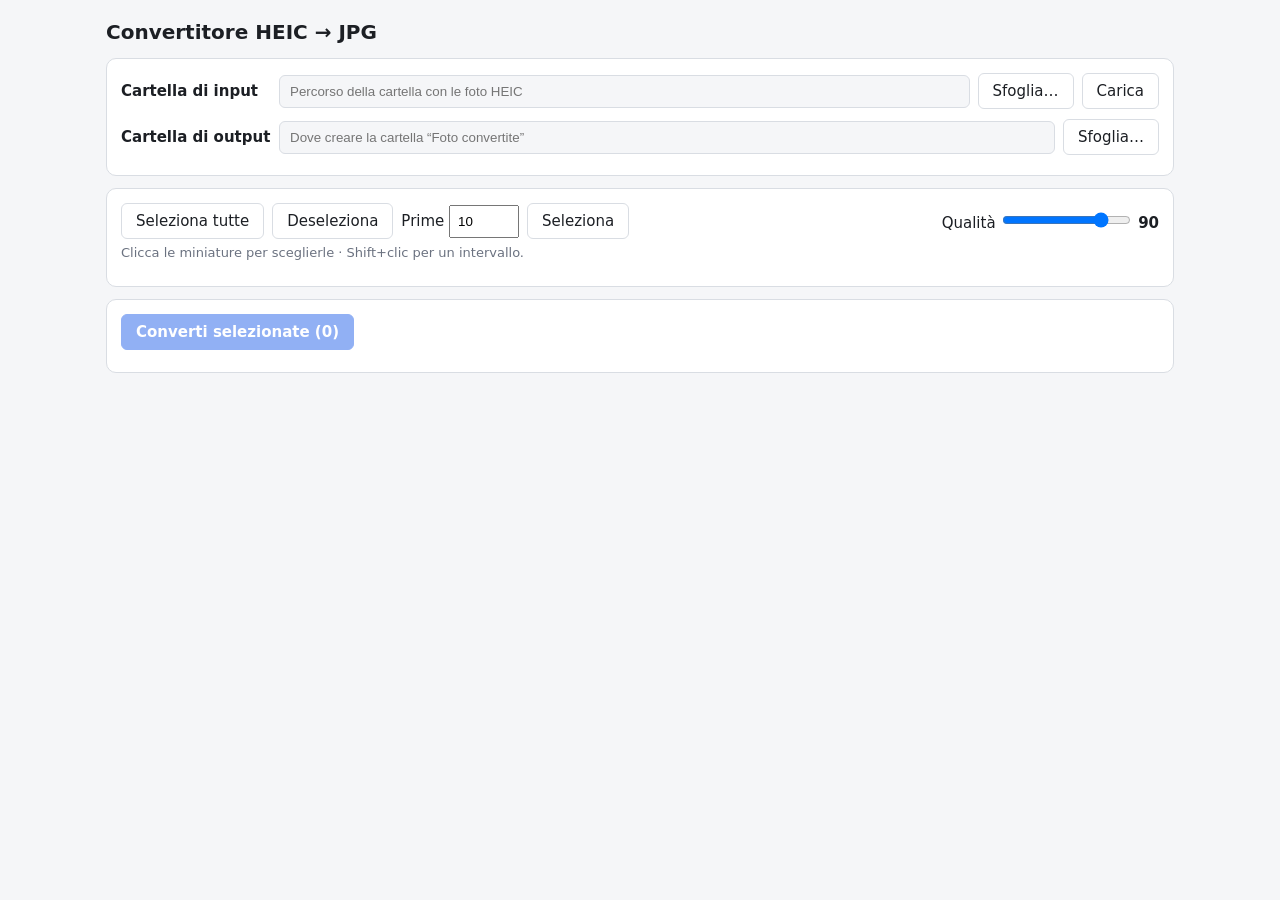
==== static/index.html @ 5518e3eb "Passa a un'app web locale con miniature e sfoglia cartelle Le foto convertite vanno in una cartella " ====
<!doctype html>
<html lang="it">
<head>
<meta charset="utf-8">
<meta name="viewport" content="width=device-width, initial-scale=1">
<title>Convertitore HEIC → JPG</title>
<style>
  :root { --bg:#f5f6f8; --card:#fff; --text:#1c1f24; --muted:#6b7280; --accent:#2563eb; --border:#d9dde3; --sel:#dbeafe; }
  @media (prefers-color-scheme: dark) {
    :root { --bg:#16181d; --card:#1f232a; --text:#e8eaed; --muted:#9aa3af; --accent:#5b8cff; --border:#343a44; --sel:#1e3a66; }
  }
  * { box-sizing: border-box; }
  body { margin:0; font:15px system-ui,sans-serif; background:var(--bg); color:var(--text); }
  main { max-width:1100px; margin:0 auto; padding:16px; }
  h1 { font-size:20px; margin:4px 0 14px; }
  .card { background:var(--card); border:1px solid var(--border); border-radius:10px; padding:14px; margin-bottom:12px; }
  .row { display:flex; gap:8px; align-items:center; flex-wrap:wrap; }
  .row + .row { margin-top:10px; }
  label.lbl { width:150px; font-weight:600; }
  input[type=text] { flex:1; min-width:200px; padding:8px 10px; border:1px solid var(--border); border-radius:6px; background:var(--bg); color:var(--text); }
  button { padding:8px 14px; border:1px solid var(--border); border-radius:6px; background:var(--card); color:var(--text); cursor:pointer; font:inherit; }
  button:hover { border-color:var(--accent); }
  button.primary { background:var(--accent); border-color:var(--accent); color:#fff; font-weight:600; }
  button:disabled { opacity:.5; cursor:default; }
  .hint { color:var(--muted); font-size:13px; }
  #grid { display:grid; grid-template-columns:repeat(auto-fill,minmax(140px,1fr)); gap:10px; margin-top:12px; }
  .thumb { position:relative; border:2px solid transparent; border-radius:8px; background:var(--bg); cursor:pointer; overflow:hidden; user-select:none; }
  .thumb img { width:100%; aspect-ratio:1; object-fit:cover; display:block; background:#8884; }
  .thumb span { display:block; font-size:12px; padding:4px 6px; overflow:hidden; text-overflow:ellipsis; white-space:nowrap; }
  .thumb.sel { border-color:var(--accent); background:var(--sel); }
  .thumb.sel::after { content:"✓"; position:absolute; top:6px; right:6px; background:var(--accent); color:#fff; width:22px; height:22px; border-radius:50%; text-align:center; line-height:22px; font-size:14px; }
  .thumb.done { opacity:.55; }
  progress { width:100%; height:14px; }
  #status { margin-top:8px; }
  .err { color:#dc2626; }
  /* finestra sfoglia cartelle */
  dialog { border:1px solid var(--border); border-radius:10px; background:var(--card); color:var(--text); width:min(560px,94vw); padding:0; }
  dialog::backdrop { background:#0007; }
  .dlg-h { padding:12px 14px; border-bottom:1px solid var(--border); }
  #dlgPath { font-family:monospace; font-size:13px; word-break:break-all; margin-top:6px; color:var(--muted); }
  #dlgList { height:320px; overflow:auto; }
  .dir { padding:8px 14px; cursor:pointer; border-bottom:1px solid var(--border); }
  .dir:hover { background:var(--sel); }
  .dlg-f { padding:12px 14px; display:flex; gap:8px; justify-content:flex-end; border-top:1px solid var(--border); }
</style>
</head>
<body>
<main>
  <h1>Convertitore HEIC → JPG</h1>

  <div class="card">
    <div class="row">
      <label class="lbl">Cartella di input</label>
      <input type="text" id="inPath" placeholder="Percorso della cartella con le foto HEIC">
      <button id="inBrowse">Sfoglia…</button>
      <button id="inLoad">Carica</button>
    </div>
    <div class="row">
      <label class="lbl">Cartella di output</label>
      <input type="text" id="outPath" placeholder="Dove creare la cartella “Foto convertite”">
      <button id="outBrowse">Sfoglia…</button>
    </div>
    <div class="hint" id="outHint" style="margin-top:6px"></div>
  </div>

  <div class="card">
    <div class="row">
      <button id="selAll">Seleziona tutte</button>
      <button id="selNone">Deseleziona</button>
      <span>Prime <input type="number" id="firstN" value="10" min="1" style="width:70px;padding:7px"></span>
      <button id="selFirst">Seleziona</button>
      <span style="flex:1"></span>
      <label>Qualità <input type="range" id="quality" min="50" max="100" value="90"> <b id="qVal">90</b></label>
    </div>
    <div class="hint" style="margin-top:6px">Clicca le miniature per sceglierle · Shift+clic per un intervallo.</div>
    <div id="grid"></div>
  </div>

  <div class="card">
    <div class="row">
      <button class="primary" id="convert" disabled>Converti selezionate (0)</button>
      <progress id="prog" value="0" max="1" hidden></progress>
    </div>
    <div id="status" class="hint"></div>
  </div>
</main>

<dialog id="dlg">
  <div class="dlg-h"><b id="dlgTitle">Scegli cartella</b><div id="dlgPath"></div></div>
  <div id="dlgList"></div>
  <div class="dlg-f">
    <button id="dlgCancel">Annulla</button>
    <button class="primary" id="dlgOk">Scegli questa cartella</button>
  </div>
</dialog>

<script>
const $ = id => document.getElementById(id);
const OUT_NAME = "Foto convertite";
let files = [], selected = new Set(), lastClicked = null, loadedFolder = "";

async function api(url, body) {
  const r = await fetch(url, body ? {method:"POST", headers:{"Content-Type":"application/json"}, body:JSON.stringify(body)} : {});
  const d = await r.json().catch(() => ({error:"risposta non valida"}));
  if (!r.ok) throw new Error(d.error || r.statusText);
  return d;
}
const sep = p => p.includes("\\") ? "\\" : "/";
function setStatus(msg, err) { $("status").textContent = msg; $("status").className = err ? "err" : "hint"; }

// ---- finestra "Sfoglia"
let dlgCurrent = "", dlgTarget = null;
async function dlgGo(path) {
  try {
    const d = await api("/api/browse?path=" + encodeURIComponent(path));
    dlgCurrent = d.path;
    $("dlgPath").textContent = d.path || "(unità)";
    $("dlgOk").disabled = !d.path;
    const list = $("dlgList"); list.innerHTML = "";
    const add = (label, p) => { const e = document.createElement("div"); e.className = "dir"; e.textContent = label; e.onclick = () => dlgGo(p); list.appendChild(e); };
    if (d.parent !== null) add("⬆ .. (cartella superiore)", d.parent);
    if (d.home && d.path !== d.home) add("🏠 Cartella personale", d.home);
    d.dirs.forEach(x => add("📁 " + x.name, x.path));
    if (!d.dirs.length) { const e = document.createElement("div"); e.className = "dir hint"; e.textContent = "Nessuna sottocartella"; list.appendChild(e); }
  } catch (e) { alert(e.message); }
}
function browseFor(input, title) {
  dlgTarget = input; $("dlgTitle").textContent = title;
  $("dlg").showModal(); dlgGo(input.value.trim());
}
$("dlgCancel").onclick = () => $("dlg").close();
$("dlgOk").onclick = () => { dlgTarget.value = dlgCurrent; $("dlg").close(); dlgTarget.dispatchEvent(new Event("change")); };

// ---- input / output
$("inBrowse").onclick = () => browseFor($("inPath"), "Cartella di input");
$("outBrowse").onclick = () => browseFor($("outPath"), "Cartella di output");
$("inPath").onchange = () => { if (!$("outPath").value) $("outPath").value = $("inPath").value; loadFiles(); };
$("inLoad").onclick = loadFiles;
$("inPath").onkeydown = e => { if (e.key === "Enter") loadFiles(); };
function updateOutHint() {
  const o = $("outPath").value.trim();
  $("outHint").textContent = o ? `Le foto saranno salvate in: ${o.replace(/[\\/]+$/, "")}${sep(o)}${OUT_NAME}` : "";
}
$("outPath").oninput = $("outPath").onchange = updateOutHint;

async function loadFiles() {
  const folder = $("inPath").value.trim().replace(/^"|"$/g, "");
  if (!folder) return;
  try {
    const d = await api("/api/list?folder=" + encodeURIComponent(folder));
    files = d.files; loadedFolder = folder; selected.clear(); lastClicked = null;
    if (!$("outPath").value) $("outPath").value = folder;
    updateOutHint(); renderGrid();
    setStatus(files.length ? `Trovate ${files.length} foto HEIC.` : "Nessuna foto HEIC in questa cartella.");
  } catch (e) { files = []; renderGrid(); setStatus(e.message, true); }
}

// ---- miniature
function renderGrid() {
  const g = $("grid"); g.innerHTML = "";
  files.forEach((name, i) => {
    const d = document.createElement("div"); d.className = "thumb"; d.dataset.i = i;
    const img = document.createElement("img"); img.loading = "lazy"; img.alt = name;
    img.src = `/api/thumb?folder=${encodeURIComponent(loadedFolder)}&name=${encodeURIComponent(name)}`;
    const s = document.createElement("span"); s.textContent = name; s.title = name;
    d.append(img, s);
    d.onclick = e => clickThumb(i, e.shiftKey);
    g.appendChild(d);
  });
  refresh();
}
function clickThumb(i, shift) {
  if (shift && lastClicked !== null) {
    const [a, b] = [Math.min(i, lastClicked), Math.max(i, lastClicked)];
    for (let k = a; k <= b; k++) selected.add(k);
  } else {
    selected.has(i) ? selected.delete(i) : selected.add(i);
    lastClicked = i;
  }
  refresh();
}
function refresh() {
  document.querySelectorAll(".thumb").forEach(t => t.classList.toggle("sel", selected.has(+t.dataset.i)));
  $("convert").textContent = `Converti selezionate (${selected.size})`;
  $("convert").disabled = !selected.size;
}
$("selAll").onclick = () => { files.forEach((_, i) => selected.add(i)); refresh(); };
$("selNone").onclick = () => { selected.clear(); refresh(); };
$("selFirst").onclick = () => {
  selected.clear(); const n = Math.max(0, parseInt($("firstN").value) || 0);
  for (let i = 0; i < Math.min(n, files.length); i++) selected.add(i);
  refresh();
};
$("quality").oninput = () => $("qVal").textContent = $("quality").value;

// ---- conversione (un file alla volta, per mostrare l'avanzamento)
$("convert").onclick = async () => {
  const out = $("outPath").value.trim();
  if (!out) return setStatus("Scegli la cartella di output.", true);
  const idx = [...selected].sort((a, b) => a - b);
  $("convert").disabled = true; $("prog").hidden = false; $("prog").max = idx.length; $("prog").value = 0;
  let ok = 0, errors = [], outDir = "";
  for (const [n, i] of idx.entries()) {
    setStatus(`Converto ${files[i]} (${n + 1}/${idx.length})…`);
    try {
      const r = await api("/api/convert", {folder: loadedFolder, out_parent: out, name: files[i], quality: +$("quality").value});
      outDir = r.out_dir; ok++;
      document.querySelector(`.thumb[data-i="${i}"]`).classList.add("done");
    } catch (e) { errors.push(`${files[i]}: ${e.message}`); }
    $("prog").value = n + 1;
  }
  setStatus(`Fatto: ${ok} convertite${errors.length ? ", " + errors.length + " errori (" + errors.slice(0, 3).join("; ") + ")" : ""}. ${outDir ? "Salvate in " + outDir : ""}`, errors.length > 0);
  refresh();
};
</script>
</body>
</html>
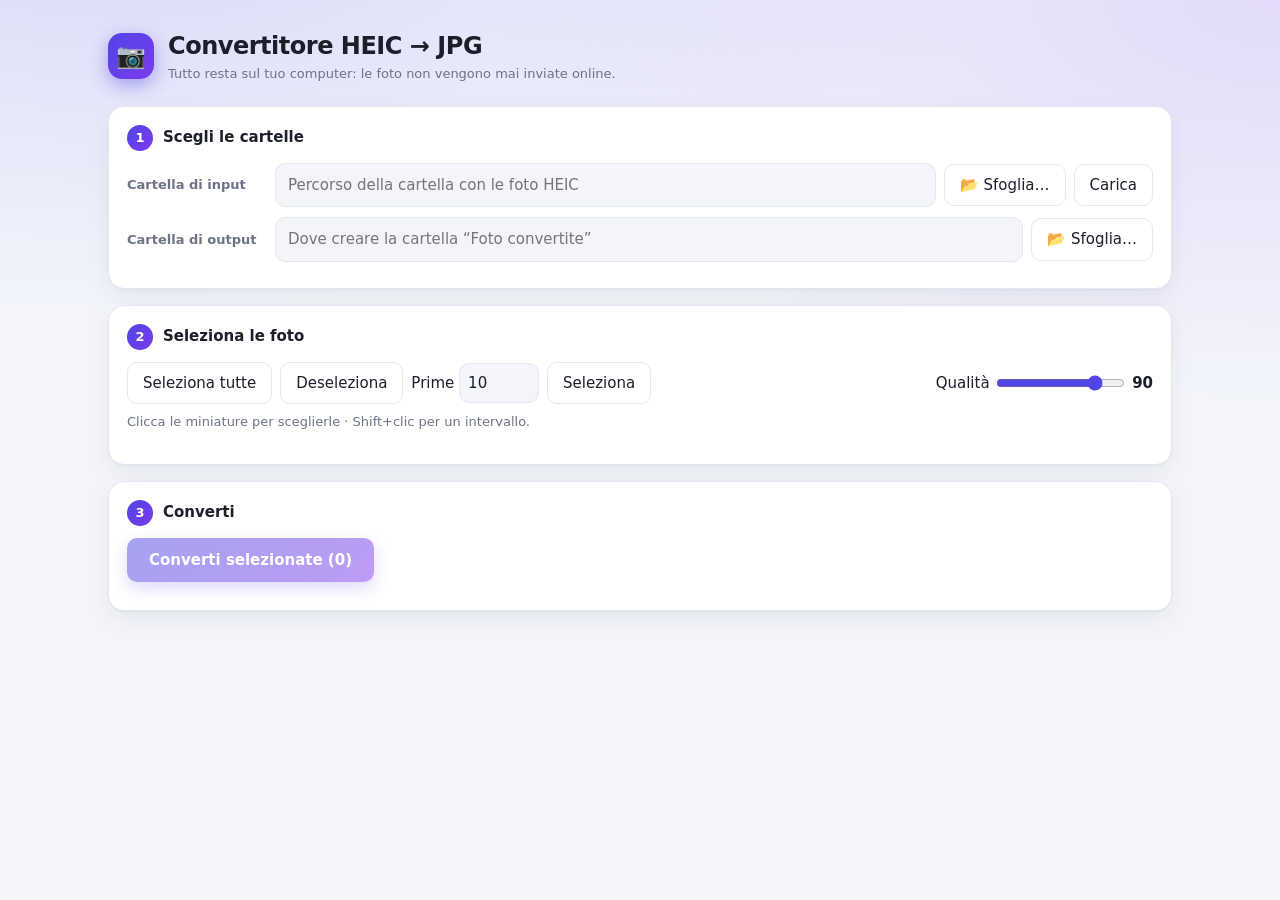
==== commit a373cfd9: "Grafica rinnovata, stime del tempo, messaggio di fine lavoro e tasto Apri cartella Co-Authored-By: C" ====
--- a/static/index.html
+++ b/static/index.html
@@ -5,83 +5,158 @@
 <meta name="viewport" content="width=device-width, initial-scale=1">
 <title>Convertitore HEIC → JPG</title>
 <style>
-  :root { --bg:#f5f6f8; --card:#fff; --text:#1c1f24; --muted:#6b7280; --accent:#2563eb; --border:#d9dde3; --sel:#dbeafe; }
+  :root {
+    --bg:#f3f5fb; --card:#ffffff; --text:#1b1f2a; --muted:#6b7385; --accent:#4f46e5; --accent2:#7c3aed;
+    --border:#e3e7f1; --sel:#eef0ff; --ok:#16a34a; --okbg:#e8f8ee; --err:#dc2626;
+    --shadow:0 1px 2px rgba(20,24,40,.05), 0 8px 24px rgba(20,24,40,.06);
+    --grad:linear-gradient(135deg,var(--accent),var(--accent2));
+  }
   @media (prefers-color-scheme: dark) {
-    :root { --bg:#16181d; --card:#1f232a; --text:#e8eaed; --muted:#9aa3af; --accent:#5b8cff; --border:#343a44; --sel:#1e3a66; }
-  }
-  * { box-sizing: border-box; }
-  body { margin:0; font:15px system-ui,sans-serif; background:var(--bg); color:var(--text); }
-  main { max-width:1100px; margin:0 auto; padding:16px; }
-  h1 { font-size:20px; margin:4px 0 14px; }
-  .card { background:var(--card); border:1px solid var(--border); border-radius:10px; padding:14px; margin-bottom:12px; }
+    :root { --bg:#0e1017; --card:#171a23; --text:#e9ebf2; --muted:#98a0b3; --accent:#818cf8; --accent2:#a78bfa;
+      --border:#262b38; --sel:#212552; --ok:#4ade80; --okbg:#122a1c; --err:#f87171;
+      --shadow:0 1px 2px rgba(0,0,0,.4), 0 8px 24px rgba(0,0,0,.35); }
+  }
+  * { box-sizing:border-box; }
+  html { scroll-behavior:smooth; }
+  body { margin:0; font:15px/1.5 "Inter",system-ui,-apple-system,"Segoe UI",sans-serif; color:var(--text);
+    background:radial-gradient(900px 400px at 10% -10%, color-mix(in srgb,var(--accent) 16%,transparent), transparent),
+               radial-gradient(800px 400px at 100% 0%, color-mix(in srgb,var(--accent2) 14%,transparent), transparent), var(--bg);
+    background-attachment:fixed; min-height:100vh; }
+  main { max-width:1100px; margin:0 auto; padding:28px 18px 60px; }
+  header { display:flex; align-items:center; gap:14px; margin-bottom:22px; }
+  .logo { width:46px; height:46px; border-radius:14px; background:var(--grad); display:grid; place-items:center; font-size:24px;
+    box-shadow:0 6px 18px color-mix(in srgb,var(--accent) 45%,transparent); }
+  h1 { font-size:24px; margin:0; letter-spacing:-.02em; }
+  header p { margin:0; color:var(--muted); font-size:13px; }
+  .card { background:var(--card); border:1px solid var(--border); border-radius:16px; padding:18px; margin-bottom:16px;
+    box-shadow:var(--shadow); animation:rise .4s ease both; }
+  .card:nth-of-type(2){animation-delay:.05s} .card:nth-of-type(3){animation-delay:.1s}
+  @keyframes rise { from{opacity:0; transform:translateY(8px)} to{opacity:1; transform:none} }
+  .step { display:flex; align-items:center; gap:10px; font-weight:700; margin-bottom:12px; }
+  .step i { font-style:normal; width:26px; height:26px; border-radius:50%; background:var(--grad); color:#fff; display:grid; place-items:center; font-size:13px; }
   .row { display:flex; gap:8px; align-items:center; flex-wrap:wrap; }
   .row + .row { margin-top:10px; }
-  label.lbl { width:150px; font-weight:600; }
-  input[type=text] { flex:1; min-width:200px; padding:8px 10px; border:1px solid var(--border); border-radius:6px; background:var(--bg); color:var(--text); }
-  button { padding:8px 14px; border:1px solid var(--border); border-radius:6px; background:var(--card); color:var(--text); cursor:pointer; font:inherit; }
-  button:hover { border-color:var(--accent); }
-  button.primary { background:var(--accent); border-color:var(--accent); color:#fff; font-weight:600; }
+  label.lbl { width:140px; font-weight:600; color:var(--muted); font-size:13px; }
+  input[type=text], input[type=number] { flex:1; min-width:200px; padding:10px 12px; border:1px solid var(--border); border-radius:10px;
+    background:var(--bg); color:var(--text); font:inherit; transition:border-color .15s, box-shadow .15s; }
+  input:focus { outline:none; border-color:var(--accent); box-shadow:0 0 0 3px color-mix(in srgb,var(--accent) 25%,transparent); }
+  button { padding:9px 15px; border:1px solid var(--border); border-radius:10px; background:var(--card); color:var(--text); cursor:pointer;
+    font:inherit; font-weight:500; transition:transform .1s, border-color .15s, box-shadow .15s, background .15s; }
+  button:hover:not(:disabled) { border-color:var(--accent); transform:translateY(-1px); box-shadow:0 4px 12px rgba(20,24,40,.08); }
+  button:active:not(:disabled) { transform:none; }
+  button.primary { background:var(--grad); border:0; color:#fff; font-weight:600; padding:11px 22px; font-size:15px;
+    box-shadow:0 6px 16px color-mix(in srgb,var(--accent) 40%,transparent); }
+  button.primary:hover:not(:disabled) { box-shadow:0 8px 22px color-mix(in srgb,var(--accent) 55%,transparent); border:0; }
   button:disabled { opacity:.5; cursor:default; }
   .hint { color:var(--muted); font-size:13px; }
-  #grid { display:grid; grid-template-columns:repeat(auto-fill,minmax(140px,1fr)); gap:10px; margin-top:12px; }
-  .thumb { position:relative; border:2px solid transparent; border-radius:8px; background:var(--bg); cursor:pointer; overflow:hidden; user-select:none; }
-  .thumb img { width:100%; aspect-ratio:1; object-fit:cover; display:block; background:#8884; }
-  .thumb span { display:block; font-size:12px; padding:4px 6px; overflow:hidden; text-overflow:ellipsis; white-space:nowrap; }
+  input[type=range] { accent-color:var(--accent); vertical-align:middle; }
+  #grid { display:grid; grid-template-columns:repeat(auto-fill,minmax(140px,1fr)); gap:12px; margin-top:14px; }
+  .thumb { position:relative; border:2px solid transparent; border-radius:12px; background:var(--bg); cursor:pointer; overflow:hidden;
+    user-select:none; transition:transform .15s, box-shadow .15s, border-color .15s; }
+  .thumb:hover { transform:translateY(-3px); box-shadow:var(--shadow); }
+  .thumb img { width:100%; aspect-ratio:1; object-fit:cover; display:block; background:linear-gradient(90deg,#8883,#8886,#8883); }
+  .thumb span { display:block; font-size:12px; padding:5px 8px; overflow:hidden; text-overflow:ellipsis; white-space:nowrap; }
   .thumb.sel { border-color:var(--accent); background:var(--sel); }
-  .thumb.sel::after { content:"✓"; position:absolute; top:6px; right:6px; background:var(--accent); color:#fff; width:22px; height:22px; border-radius:50%; text-align:center; line-height:22px; font-size:14px; }
-  .thumb.done { opacity:.55; }
-  progress { width:100%; height:14px; }
-  #status { margin-top:8px; }
-  .err { color:#dc2626; }
+  .thumb.sel::after { content:"✓"; position:absolute; top:7px; right:7px; background:var(--grad); color:#fff; width:24px; height:24px;
+    border-radius:50%; text-align:center; line-height:24px; font-size:14px; box-shadow:0 2px 8px rgba(0,0,0,.3); animation:pop .2s ease; }
+  @keyframes pop { from{transform:scale(0)} to{transform:scale(1)} }
+  .thumb.done img { filter:saturate(.6) brightness(.8); }
+  .thumb.done::before { content:"Convertita"; position:absolute; left:0; right:0; bottom:28px; text-align:center; font-size:11px; font-weight:700;
+    color:#fff; background:rgba(22,163,74,.9); padding:2px 0; z-index:1; }
+  .empty { grid-column:1/-1; text-align:center; color:var(--muted); padding:36px 0; border:2px dashed var(--border); border-radius:14px; }
+  .empty b { display:block; font-size:30px; }
+  /* avanzamento */
+  #progWrap { margin-top:16px; }
+  .bar { height:14px; border-radius:99px; background:var(--border); overflow:hidden; }
+  .bar > div { height:100%; width:0; border-radius:99px; background:var(--grad); transition:width .3s ease; position:relative; overflow:hidden; }
+  .bar.running > div::after { content:""; position:absolute; inset:0; background:linear-gradient(90deg,transparent,rgba(255,255,255,.45),transparent);
+    animation:shine 1.2s infinite; }
+  @keyframes shine { from{transform:translateX(-100%)} to{transform:translateX(100%)} }
+  .stats { display:grid; grid-template-columns:repeat(auto-fit,minmax(150px,1fr)); gap:10px; margin-top:12px; }
+  .stat { background:var(--bg); border:1px solid var(--border); border-radius:12px; padding:10px 12px; }
+  .stat small { display:block; color:var(--muted); font-size:12px; }
+  .stat b { font-size:20px; font-variant-numeric:tabular-nums; letter-spacing:-.01em; }
+  #status { margin-top:10px; }
+  .err { color:var(--err); }
+  /* messaggio finale */
+  #done { margin-top:16px; padding:18px; border-radius:14px; background:var(--okbg); border:1px solid color-mix(in srgb,var(--ok) 40%,transparent);
+    display:flex; gap:16px; align-items:center; flex-wrap:wrap; animation:pop .35s ease; }
+  #done[hidden] { display:none; }
+  #done .tick { width:48px; height:48px; border-radius:50%; background:var(--ok); color:#fff; display:grid; place-items:center; font-size:26px; }
+  #done h2 { margin:0; font-size:18px; }
+  #done p { margin:2px 0 0; color:var(--muted); font-size:13px; word-break:break-all; }
+  #done .txt { flex:1; min-width:200px; }
   /* finestra sfoglia cartelle */
-  dialog { border:1px solid var(--border); border-radius:10px; background:var(--card); color:var(--text); width:min(560px,94vw); padding:0; }
-  dialog::backdrop { background:#0007; }
-  .dlg-h { padding:12px 14px; border-bottom:1px solid var(--border); }
-  #dlgPath { font-family:monospace; font-size:13px; word-break:break-all; margin-top:6px; color:var(--muted); }
+  dialog { border:1px solid var(--border); border-radius:16px; background:var(--card); color:var(--text); width:min(560px,94vw); padding:0;
+    box-shadow:0 20px 60px rgba(0,0,0,.35); }
+  dialog[open] { animation:rise .2s ease; }
+  dialog::backdrop { background:#0009; backdrop-filter:blur(3px); }
+  .dlg-h { padding:14px 16px; border-bottom:1px solid var(--border); }
+  #dlgPath { font-family:ui-monospace,Consolas,monospace; font-size:12px; word-break:break-all; margin-top:6px; color:var(--muted); }
   #dlgList { height:320px; overflow:auto; }
-  .dir { padding:8px 14px; cursor:pointer; border-bottom:1px solid var(--border); }
-  .dir:hover { background:var(--sel); }
-  .dlg-f { padding:12px 14px; display:flex; gap:8px; justify-content:flex-end; border-top:1px solid var(--border); }
+  .dir { padding:9px 16px; cursor:pointer; border-bottom:1px solid var(--border); transition:background .1s, padding .1s; }
+  .dir:hover { background:var(--sel); padding-left:20px; }
+  .dlg-f { padding:12px 16px; display:flex; gap:8px; justify-content:flex-end; border-top:1px solid var(--border); }
+  @media (max-width:600px) { label.lbl { width:100%; } }
 </style>
 </head>
 <body>
 <main>
-  <h1>Convertitore HEIC → JPG</h1>
+  <header>
+    <div class="logo">📷</div>
+    <div><h1>Convertitore HEIC → JPG</h1><p>Tutto resta sul tuo computer: le foto non vengono mai inviate online.</p></div>
+  </header>
 
   <div class="card">
+    <div class="step"><i>1</i> Scegli le cartelle</div>
     <div class="row">
       <label class="lbl">Cartella di input</label>
       <input type="text" id="inPath" placeholder="Percorso della cartella con le foto HEIC">
-      <button id="inBrowse">Sfoglia…</button>
+      <button id="inBrowse">📂 Sfoglia…</button>
       <button id="inLoad">Carica</button>
     </div>
     <div class="row">
       <label class="lbl">Cartella di output</label>
       <input type="text" id="outPath" placeholder="Dove creare la cartella “Foto convertite”">
-      <button id="outBrowse">Sfoglia…</button>
-    </div>
-    <div class="hint" id="outHint" style="margin-top:6px"></div>
+      <button id="outBrowse">📂 Sfoglia…</button>
+    </div>
+    <div class="hint" id="outHint" style="margin-top:8px"></div>
   </div>
 
   <div class="card">
+    <div class="step"><i>2</i> Seleziona le foto</div>
     <div class="row">
       <button id="selAll">Seleziona tutte</button>
       <button id="selNone">Deseleziona</button>
-      <span>Prime <input type="number" id="firstN" value="10" min="1" style="width:70px;padding:7px"></span>
+      <span>Prime <input type="number" id="firstN" value="10" min="1" style="width:80px;min-width:0;padding:8px"></span>
       <button id="selFirst">Seleziona</button>
       <span style="flex:1"></span>
       <label>Qualità <input type="range" id="quality" min="50" max="100" value="90"> <b id="qVal">90</b></label>
     </div>
-    <div class="hint" style="margin-top:6px">Clicca le miniature per sceglierle · Shift+clic per un intervallo.</div>
+    <div class="hint" style="margin-top:8px">Clicca le miniature per sceglierle · Shift+clic per un intervallo.</div>
     <div id="grid"></div>
   </div>
 
   <div class="card">
+    <div class="step"><i>3</i> Converti</div>
     <div class="row">
       <button class="primary" id="convert" disabled>Converti selezionate (0)</button>
-      <progress id="prog" value="0" max="1" hidden></progress>
+    </div>
+    <div id="progWrap" hidden>
+      <div class="bar running" id="bar"><div id="barFill"></div></div>
+      <div class="stats">
+        <div class="stat"><small>Avanzamento</small><b id="stProg">0/0</b></div>
+        <div class="stat"><small>Tempo trascorso</small><b id="stElapsed">0s</b></div>
+        <div class="stat"><small>Tempo rimanente</small><b id="stLeft">calcolo…</b></div>
+        <div class="stat"><small>Tempo totale stimato</small><b id="stTotal">calcolo…</b></div>
+      </div>
     </div>
     <div id="status" class="hint"></div>
+    <div id="done" hidden>
+      <div class="tick">✓</div>
+      <div class="txt"><h2 id="doneTitle">Lavoro finito!</h2><p id="doneSub"></p></div>
+      <button class="primary" id="openFolder">📁 Apri cartella</button>
+    </div>
   </div>
 </main>
 
@@ -158,6 +233,7 @@
 // ---- miniature
 function renderGrid() {
   const g = $("grid"); g.innerHTML = "";
+  if (!files.length) g.innerHTML = '<div class="empty"><b>🖼️</b>Nessuna foto da mostrare. Scegli una cartella con file HEIC.</div>';
   files.forEach((name, i) => {
     const d = document.createElement("div"); d.className = "thumb"; d.dataset.i = i;
     const img = document.createElement("img"); img.loading = "lazy"; img.alt = name;
@@ -193,23 +269,53 @@
 };
 $("quality").oninput = () => $("qVal").textContent = $("quality").value;
 
-// ---- conversione (un file alla volta, per mostrare l'avanzamento)
+// ---- conversione (un file alla volta, per mostrare l'avanzamento e le stime)
+function fmt(sec) {
+  sec = Math.max(0, Math.round(sec));
+  const h = Math.floor(sec / 3600), m = Math.floor(sec % 3600 / 60), s = sec % 60;
+  return h ? `${h}h ${m}m` : m ? `${m}m ${String(s).padStart(2, "0")}s` : `${s}s`;
+}
+let lastOutDir = "";
+$("openFolder").onclick = async () => {
+  try { await api("/api/open", {path: lastOutDir}); } catch (e) { setStatus(e.message, true); }
+};
 $("convert").onclick = async () => {
   const out = $("outPath").value.trim();
   if (!out) return setStatus("Scegli la cartella di output.", true);
-  const idx = [...selected].sort((a, b) => a - b);
-  $("convert").disabled = true; $("prog").hidden = false; $("prog").max = idx.length; $("prog").value = 0;
-  let ok = 0, errors = [], outDir = "";
+  const idx = [...selected].sort((a, b) => a - b), total = idx.length;
+  document.querySelectorAll(".thumb.done").forEach(t => t.classList.remove("done"));
+  $("convert").disabled = true; $("done").hidden = true; $("progWrap").hidden = false;
+  $("bar").classList.add("running"); $("barFill").style.width = "0%";
+  $("stProg").textContent = `0/${total}`; $("stLeft").textContent = $("stTotal").textContent = "calcolo…";
+  const t0 = performance.now();
+  const tick = setInterval(() => {   // aggiorna il tempo trascorso anche durante un file lento
+    $("stElapsed").textContent = fmt((performance.now() - t0) / 1000);
+  }, 500);
+  let ok = 0, errors = [];
   for (const [n, i] of idx.entries()) {
-    setStatus(`Converto ${files[i]} (${n + 1}/${idx.length})…`);
+    setStatus(`Converto ${files[i]}…`);
     try {
       const r = await api("/api/convert", {folder: loadedFolder, out_parent: out, name: files[i], quality: +$("quality").value});
-      outDir = r.out_dir; ok++;
+      lastOutDir = r.out_dir; ok++;
       document.querySelector(`.thumb[data-i="${i}"]`).classList.add("done");
     } catch (e) { errors.push(`${files[i]}: ${e.message}`); }
-    $("prog").value = n + 1;
-  }
-  setStatus(`Fatto: ${ok} convertite${errors.length ? ", " + errors.length + " errori (" + errors.slice(0, 3).join("; ") + ")" : ""}. ${outDir ? "Salvate in " + outDir : ""}`, errors.length > 0);
+    const done = n + 1, elapsed = (performance.now() - t0) / 1000, perFile = elapsed / done;
+    $("barFill").style.width = `${done / total * 100}%`;
+    $("stProg").textContent = `${done}/${total}`;
+    $("stElapsed").textContent = fmt(elapsed);
+    $("stLeft").textContent = done < total ? "~" + fmt(perFile * (total - done)) : "0s";
+    $("stTotal").textContent = "~" + fmt(perFile * total);
+  }
+  clearInterval(tick);
+  const elapsed = (performance.now() - t0) / 1000;
+  $("bar").classList.remove("running");
+  $("stElapsed").textContent = $("stTotal").textContent = fmt(elapsed); $("stLeft").textContent = "0s";
+  setStatus(errors.length ? `${errors.length} errori: ${errors.slice(0, 3).join("; ")}` : "", errors.length > 0);
+  if (ok) {
+    $("doneTitle").textContent = "Lavoro finito! 🎉";
+    $("doneSub").textContent = `${ok} ${ok === 1 ? "foto convertita" : "foto convertite"} in ${fmt(elapsed)} · ${lastOutDir}`;
+    $("done").hidden = false; $("done").scrollIntoView({behavior: "smooth", block: "nearest"});
+  }
   refresh();
 };
 </script>
